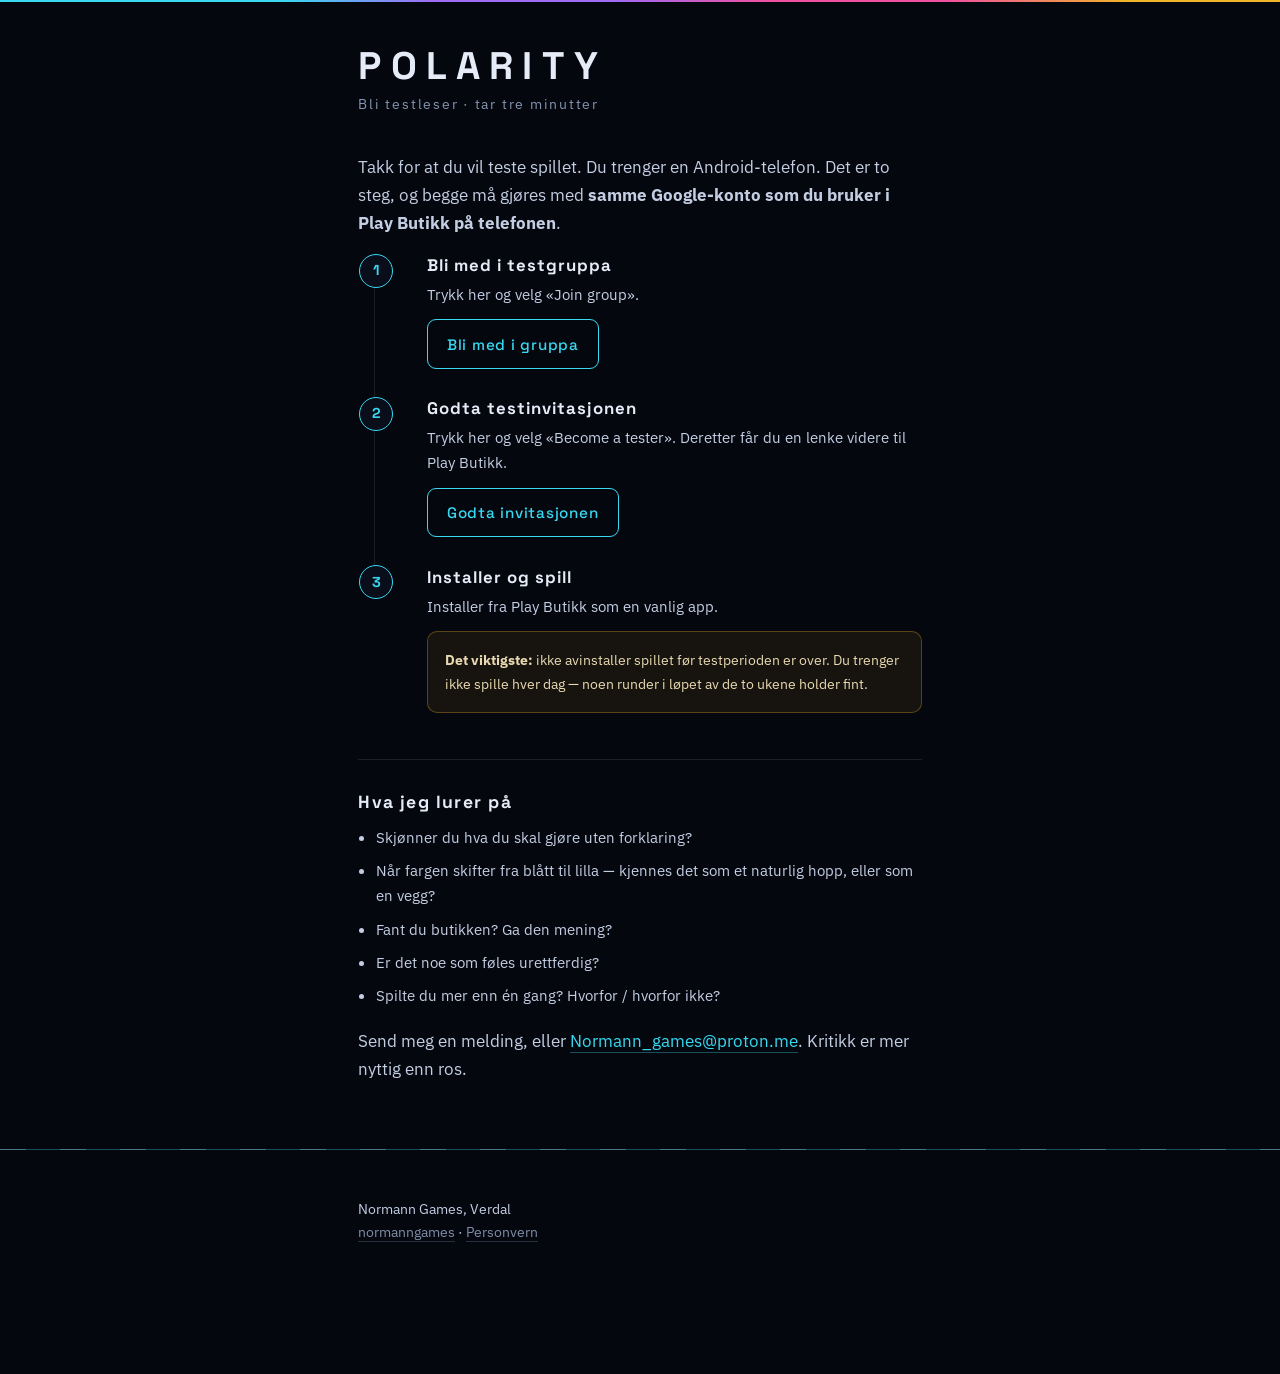
==== test/index.html @ 862400a5 "tester onboarding page" ====
<!DOCTYPE html>
<html lang="no"><head>
<meta charset="utf-8">
<meta name="viewport" content="width=device-width,initial-scale=1">
<title>Bli testleser for Polarity</title>
<meta name="robots" content="noindex">
<link rel="icon" href="../img/icon.png">
<link href="https://fonts.googleapis.com/css2?family=Space+Grotesk:wght@500;700&family=IBM+Plex+Sans:wght@400;500&display=swap" rel="stylesheet">
<link rel="stylesheet" href="../_shared.css">
<style>
  main{padding-bottom:3rem}
  .mark{font-family:"Space Grotesk",sans-serif;font-weight:700;
    font-size:clamp(1.8rem,7vw,2.4rem);letter-spacing:.24em;margin:2.6rem 0 .3rem}
  .sub{color:var(--fog);letter-spacing:.13em;font-size:.85rem;margin-bottom:2.4rem}
  ol{list-style:none;counter-reset:s;padding:0;margin:0}
  ol li{counter-increment:s;position:relative;padding:0 0 1.9rem 3.2rem;
    border-left:1px solid rgba(230,240,255,.1);margin-left:1rem}
  ol li:last-child{border-left-color:transparent}
  ol li::before{content:counter(s);position:absolute;left:-1rem;top:-.15rem;
    width:2rem;height:2rem;border-radius:50%;background:var(--ink-2);
    border:1px solid var(--cyan);color:var(--cyan);
    display:flex;align-items:center;justify-content:center;
    font-family:"Space Grotesk",sans-serif;font-weight:700;font-size:.9rem}
  ol h2{font-size:1.05rem;letter-spacing:.06em;margin:0 0 .4rem}
  ol p{margin:0 0 .8rem;font-size:.95rem}
  .btn{display:inline-block;padding:.7rem 1.2rem;border-radius:9px;
    border:1px solid var(--cyan);font-family:"Space Grotesk",sans-serif;
    font-weight:500;letter-spacing:.05em;font-size:.95rem}
  .warn{background:rgba(240,180,41,.08);border:1px solid rgba(240,180,41,.3);
    border-radius:10px;padding:1rem 1.1rem;margin:.6rem 0 0}
  .warn p{margin:0;font-size:.9rem;color:#e8d9b0}
  .ask{border-top:1px solid rgba(230,240,255,.1);margin-top:1rem;padding-top:2rem}
  .ask h2{font-size:1.1rem;letter-spacing:.08em;margin:0 0 .8rem}
  .ask ul{padding-left:1.1rem;margin:0 0 1.2rem}
  .ask li{margin-bottom:.5rem;color:#c3cee2;font-size:.95rem}
</style>
</head><body>
<div class="stagerail"></div>
<main>
  <h1 class="mark">POLARITY</h1>
  <div class="sub">Bli testleser &middot; tar tre minutter</div>
  <p>Takk for at du vil teste spillet. Du trenger en Android-telefon. Det er to
     steg, og begge m&aring; gj&oslash;res med <strong>samme Google-konto som du
     bruker i Play Butikk p&aring; telefonen</strong>.</p>
  <ol>
    <li>
      <h2>Bli med i testgruppa</h2>
      <p>Trykk her og velg &laquo;Join group&raquo;.</p>
      <a class="btn" href="https://groups.google.com/g/polarity-testers">Bli med i gruppa</a>
    </li>
    <li>
      <h2>Godta testinvitasjonen</h2>
      <p>Trykk her og velg &laquo;Become a tester&raquo;. Deretter f&aring;r du
         en lenke videre til Play Butikk.</p>
      <a class="btn" href="https://play.google.com/apps/testing/no.verdal.polarity">Godta invitasjonen</a>
    </li>
    <li>
      <h2>Installer og spill</h2>
      <p>Installer fra Play Butikk som en vanlig app.</p>
      <div class="warn">
        <p><strong>Det viktigste:</strong> ikke avinstaller spillet f&oslash;r
           testperioden er over. Du trenger ikke spille hver dag &mdash; noen
           runder i l&oslash;pet av de to ukene holder fint.</p>
      </div>
    </li>
  </ol>
  <section class="ask">
    <h2>Hva jeg lurer p&aring;</h2>
    <ul>
      <li>Skj&oslash;nner du hva du skal gj&oslash;re uten forklaring?</li>
      <li>N&aring;r fargen skifter fra bl&aring;tt til lilla &mdash; kjennes det
          som et naturlig hopp, eller som en vegg?</li>
      <li>Fant du butikken? Ga den mening?</li>
      <li>Er det noe som f&oslash;les urettferdig?</li>
      <li>Spilte du mer enn &eacute;n gang? Hvorfor / hvorfor ikke?</li>
    </ul>
    <p>Send meg en melding, eller
       <a href="mailto:Normann_games@proton.me">Normann_games@proton.me</a>.
       Kritikk er mer nyttig enn ros.</p>
  </section>
</main>
<div class="rail"></div>
<main>
  <footer>
    <p>Normann Games, Verdal<br>
      <a href="../">normanngames</a> &middot;
      <a href="../privacy-policy.html">Personvern</a></p>
  </footer>
</main>
</body></html>
---- _shared.css ----
/* Palette taken from the game's four stage hues, not invented for the site. */
:root{
  --ink:#05070f;
  --ink-2:#0a0e1a;
  --fog:#8494b0;
  --text:#e6ecf7;
  --cyan:#38d9f0;
  --violet:#a06bf5;
  --magenta:#f050a0;
  --amber:#f0b429;
  --rail:rgba(56,217,240,.34);
  --measure:38rem;
}
*{box-sizing:border-box}
html{-webkit-text-size-adjust:100%}
body{
  margin:0;background:var(--ink);color:var(--text);
  font:400 17px/1.65 "IBM Plex Sans",system-ui,sans-serif;
  -webkit-font-smoothing:antialiased;
}
/* The tunnel the game is played inside, used here as the page frame. */
.rail{height:1px;background:var(--rail);position:relative}
.rail::after{
  content:"";position:absolute;inset:0;
  background:repeating-linear-gradient(90deg,
    rgba(230,240,255,.5) 0 26px, transparent 26px 60px);
  opacity:.5;
}
.stagerail{
  height:2px;
  background:linear-gradient(90deg,
    var(--cyan) 0%, var(--cyan) 22%,
    var(--violet) 34%, var(--violet) 48%,
    var(--magenta) 60%, var(--magenta) 74%,
    var(--amber) 88%, var(--amber) 100%);
}
main{max-width:var(--measure);margin:0 auto;padding:0 1.4rem}
h1,h2,h3{font-family:"Space Grotesk",system-ui,sans-serif;font-weight:700;line-height:1.15}
p{margin:0 0 1.15rem;color:#c3cee2}
a{color:var(--cyan);text-decoration:none;border-bottom:1px solid rgba(56,217,240,.35)}
a:hover,a:focus-visible{border-bottom-color:var(--cyan)}
:focus-visible{outline:2px solid var(--cyan);outline-offset:3px}
.dim{color:var(--fog)}
footer{padding:3rem 0 4rem;color:#5f6d88;font-size:.86rem}
footer a{color:#7f8ea8;border-bottom-color:rgba(127,142,168,.3)}
@media (prefers-reduced-motion:no-preference){
  .fade{animation:rise .7s cubic-bezier(.2,.7,.3,1) both}
  @keyframes rise{from{opacity:0;transform:translateY(10px)}to{opacity:1;transform:none}}
}
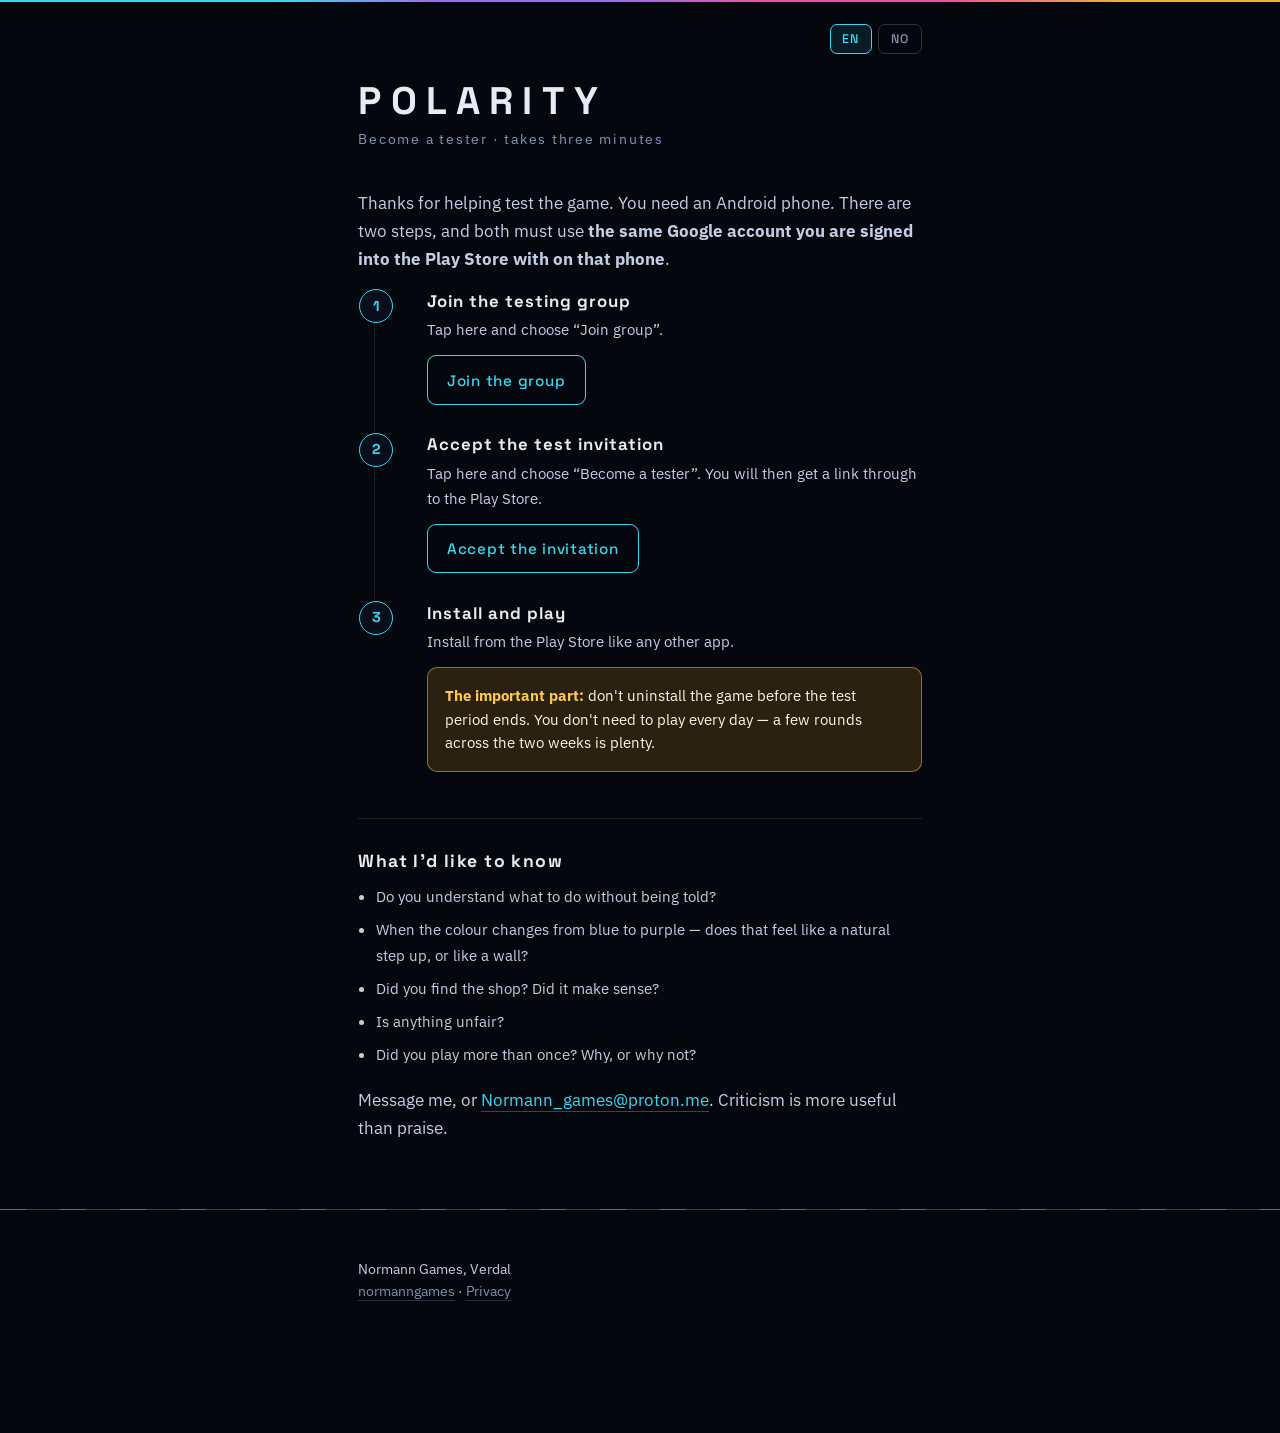
==== commit ca6fc8c0: "bilingual tester page with language detection" ====
--- a/test/index.html
+++ b/test/index.html
@@ -1,16 +1,21 @@
 <!DOCTYPE html>
-<html lang="no"><head>
+<html lang="en"><head>
 <meta charset="utf-8">
 <meta name="viewport" content="width=device-width,initial-scale=1">
-<title>Bli testleser for Polarity</title>
+<title>Become a Polarity tester</title>
 <meta name="robots" content="noindex">
 <link rel="icon" href="../img/icon.png">
 <link href="https://fonts.googleapis.com/css2?family=Space+Grotesk:wght@500;700&family=IBM+Plex+Sans:wght@400;500&display=swap" rel="stylesheet">
 <link rel="stylesheet" href="../_shared.css">
 <style>
   main{padding-bottom:3rem}
+  .langbar{display:flex;justify-content:flex-end;gap:.4rem;padding-top:1.4rem}
+  .langbar button{background:none;border:1px solid rgba(230,240,255,.18);color:var(--fog);
+    font-family:"Space Grotesk",sans-serif;font-weight:500;font-size:.78rem;
+    letter-spacing:.09em;padding:.36rem .72rem;border-radius:7px;cursor:pointer}
+  .langbar button[aria-pressed="true"]{border-color:var(--cyan);color:var(--cyan);background:rgba(56,217,240,.1)}
   .mark{font-family:"Space Grotesk",sans-serif;font-weight:700;
-    font-size:clamp(1.8rem,7vw,2.4rem);letter-spacing:.24em;margin:2.6rem 0 .3rem}
+    font-size:clamp(1.8rem,7vw,2.4rem);letter-spacing:.24em;margin:1.6rem 0 .3rem}
   .sub{color:var(--fog);letter-spacing:.13em;font-size:.85rem;margin-bottom:2.4rem}
   ol{list-style:none;counter-reset:s;padding:0;margin:0}
   ol li{counter-increment:s;position:relative;padding:0 0 1.9rem 3.2rem;
@@ -18,73 +23,118 @@
   ol li:last-child{border-left-color:transparent}
   ol li::before{content:counter(s);position:absolute;left:-1rem;top:-.15rem;
     width:2rem;height:2rem;border-radius:50%;background:var(--ink-2);
-    border:1px solid var(--cyan);color:var(--cyan);
-    display:flex;align-items:center;justify-content:center;
-    font-family:"Space Grotesk",sans-serif;font-weight:700;font-size:.9rem}
+    border:1px solid var(--cyan);color:var(--cyan);display:flex;align-items:center;
+    justify-content:center;font-family:"Space Grotesk",sans-serif;font-weight:700;font-size:.9rem}
   ol h2{font-size:1.05rem;letter-spacing:.06em;margin:0 0 .4rem}
   ol p{margin:0 0 .8rem;font-size:.95rem}
   .btn{display:inline-block;padding:.7rem 1.2rem;border-radius:9px;
     border:1px solid var(--cyan);font-family:"Space Grotesk",sans-serif;
     font-weight:500;letter-spacing:.05em;font-size:.95rem}
-  .warn{background:rgba(240,180,41,.08);border:1px solid rgba(240,180,41,.3);
+  .warn{background:#2a2110;border:1px solid rgba(240,180,41,.55);
     border-radius:10px;padding:1rem 1.1rem;margin:.6rem 0 0}
-  .warn p{margin:0;font-size:.9rem;color:#e8d9b0}
+  .warn p{margin:0;font-size:.95rem;color:#fdf6e6;line-height:1.55}
+  .warn strong{color:#ffc94a}
   .ask{border-top:1px solid rgba(230,240,255,.1);margin-top:1rem;padding-top:2rem}
   .ask h2{font-size:1.1rem;letter-spacing:.08em;margin:0 0 .8rem}
   .ask ul{padding-left:1.1rem;margin:0 0 1.2rem}
   .ask li{margin-bottom:.5rem;color:#c3cee2;font-size:.95rem}
+  [data-lang]{display:none}
+  [data-lang].on{display:block}
 </style>
 </head><body>
 <div class="stagerail"></div>
 <main>
+  <div class="langbar">
+    <button id="b-en" aria-pressed="true" onclick="setLang('en')">EN</button>
+    <button id="b-no" aria-pressed="false" onclick="setLang('no')">NO</button>
+  </div>
   <h1 class="mark">POLARITY</h1>
-  <div class="sub">Bli testleser &middot; tar tre minutter</div>
-  <p>Takk for at du vil teste spillet. Du trenger en Android-telefon. Det er to
-     steg, og begge m&aring; gj&oslash;res med <strong>samme Google-konto som du
-     bruker i Play Butikk p&aring; telefonen</strong>.</p>
-  <ol>
-    <li>
-      <h2>Bli med i testgruppa</h2>
-      <p>Trykk her og velg &laquo;Join group&raquo;.</p>
-      <a class="btn" href="https://groups.google.com/g/polarity-testers">Bli med i gruppa</a>
-    </li>
-    <li>
-      <h2>Godta testinvitasjonen</h2>
-      <p>Trykk her og velg &laquo;Become a tester&raquo;. Deretter f&aring;r du
-         en lenke videre til Play Butikk.</p>
-      <a class="btn" href="https://play.google.com/apps/testing/no.verdal.polarity">Godta invitasjonen</a>
-    </li>
-    <li>
-      <h2>Installer og spill</h2>
-      <p>Installer fra Play Butikk som en vanlig app.</p>
-      <div class="warn">
-        <p><strong>Det viktigste:</strong> ikke avinstaller spillet f&oslash;r
-           testperioden er over. Du trenger ikke spille hver dag &mdash; noen
-           runder i l&oslash;pet av de to ukene holder fint.</p>
-      </div>
-    </li>
-  </ol>
-  <section class="ask">
-    <h2>Hva jeg lurer p&aring;</h2>
-    <ul>
-      <li>Skj&oslash;nner du hva du skal gj&oslash;re uten forklaring?</li>
-      <li>N&aring;r fargen skifter fra bl&aring;tt til lilla &mdash; kjennes det
-          som et naturlig hopp, eller som en vegg?</li>
-      <li>Fant du butikken? Ga den mening?</li>
-      <li>Er det noe som f&oslash;les urettferdig?</li>
-      <li>Spilte du mer enn &eacute;n gang? Hvorfor / hvorfor ikke?</li>
-    </ul>
-    <p>Send meg en melding, eller
-       <a href="mailto:Normann_games@proton.me">Normann_games@proton.me</a>.
-       Kritikk er mer nyttig enn ros.</p>
-  </section>
+
+  <div data-lang="en" class="on">
+    <div class="sub">Become a tester &middot; takes three minutes</div>
+    <p>Thanks for helping test the game. You need an Android phone. There are two
+       steps, and both must use <strong>the same Google account you are signed
+       into the Play Store with on that phone</strong>.</p>
+    <ol>
+      <li><h2>Join the testing group</h2>
+        <p>Tap here and choose &ldquo;Join group&rdquo;.</p>
+        <a class="btn" href="https://groups.google.com/g/polarity-testers">Join the group</a></li>
+      <li><h2>Accept the test invitation</h2>
+        <p>Tap here and choose &ldquo;Become a tester&rdquo;. You will then get a link through to the Play Store.</p>
+        <a class="btn" href="https://play.google.com/apps/testing/no.verdal.polarity">Accept the invitation</a></li>
+      <li><h2>Install and play</h2>
+        <p>Install from the Play Store like any other app.</p>
+        <div class="warn"><p><strong>The important part:</strong> don't uninstall the game
+          before the test period ends. You don't need to play every day &mdash; a few
+          rounds across the two weeks is plenty.</p></div></li>
+    </ol>
+    <section class="ask">
+      <h2>What I'd like to know</h2>
+      <ul>
+        <li>Do you understand what to do without being told?</li>
+        <li>When the colour changes from blue to purple &mdash; does that feel like a natural step up, or like a wall?</li>
+        <li>Did you find the shop? Did it make sense?</li>
+        <li>Is anything unfair?</li>
+        <li>Did you play more than once? Why, or why not?</li>
+      </ul>
+      <p>Message me, or <a href="mailto:Normann_games@proton.me">Normann_games@proton.me</a>.
+         Criticism is more useful than praise.</p>
+    </section>
+  </div>
+
+  <div data-lang="no">
+    <div class="sub">Bli testleser &middot; tar tre minutter</div>
+    <p>Takk for at du vil teste spillet. Du trenger en Android-telefon. Det er to
+       steg, og begge m&aring; gj&oslash;res med <strong>samme Google-konto som du
+       bruker i Play Butikk p&aring; telefonen</strong>.</p>
+    <ol>
+      <li><h2>Bli med i testgruppa</h2>
+        <p>Trykk her og velg &laquo;Join group&raquo;.</p>
+        <a class="btn" href="https://groups.google.com/g/polarity-testers">Bli med i gruppa</a></li>
+      <li><h2>Godta testinvitasjonen</h2>
+        <p>Trykk her og velg &laquo;Become a tester&raquo;. Deretter f&aring;r du en lenke videre til Play Butikk.</p>
+        <a class="btn" href="https://play.google.com/apps/testing/no.verdal.polarity">Godta invitasjonen</a></li>
+      <li><h2>Installer og spill</h2>
+        <p>Installer fra Play Butikk som en vanlig app.</p>
+        <div class="warn"><p><strong>Det viktigste:</strong> ikke avinstaller spillet
+          f&oslash;r testperioden er over. Du trenger ikke spille hver dag &mdash; noen
+          runder i l&oslash;pet av de to ukene holder fint.</p></div></li>
+    </ol>
+    <section class="ask">
+      <h2>Hva jeg lurer p&aring;</h2>
+      <ul>
+        <li>Skj&oslash;nner du hva du skal gj&oslash;re uten forklaring?</li>
+        <li>N&aring;r fargen skifter fra bl&aring;tt til lilla &mdash; kjennes det som et naturlig hopp, eller som en vegg?</li>
+        <li>Fant du butikken? Ga den mening?</li>
+        <li>Er det noe som f&oslash;les urettferdig?</li>
+        <li>Spilte du mer enn &eacute;n gang? Hvorfor / hvorfor ikke?</li>
+      </ul>
+      <p>Send meg en melding, eller <a href="mailto:Normann_games@proton.me">Normann_games@proton.me</a>.
+         Kritikk er mer nyttig enn ros.</p>
+    </section>
+  </div>
 </main>
 <div class="rail"></div>
 <main>
-  <footer>
-    <p>Normann Games, Verdal<br>
-      <a href="../">normanngames</a> &middot;
-      <a href="../privacy-policy.html">Personvern</a></p>
-  </footer>
+  <footer><p>Normann Games, Verdal<br>
+    <a href="../">normanngames</a> &middot; <a href="../privacy-policy.html">Privacy</a></p></footer>
 </main>
+<script>
+function setLang(l){
+  document.querySelectorAll("[data-lang]").forEach(function(el){
+    el.classList.toggle("on", el.getAttribute("data-lang") === l);
+  });
+  document.getElementById("b-en").setAttribute("aria-pressed", l === "en");
+  document.getElementById("b-no").setAttribute("aria-pressed", l === "no");
+  document.documentElement.lang = l === "no" ? "no" : "en";
+  try { localStorage.setItem("polLang", l); } catch(e){}
+}
+// Norwegian phones get Norwegian, everyone else English. A manual choice on
+// this device always wins over the detection.
+try {
+  var saved = localStorage.getItem("polLang");
+  if(saved){ setLang(saved); }
+  else if(/^(nb|nn|no)\b/i.test(navigator.language || "")) { setLang("no"); }
+} catch(e){}
+</script>
 </body></html>
